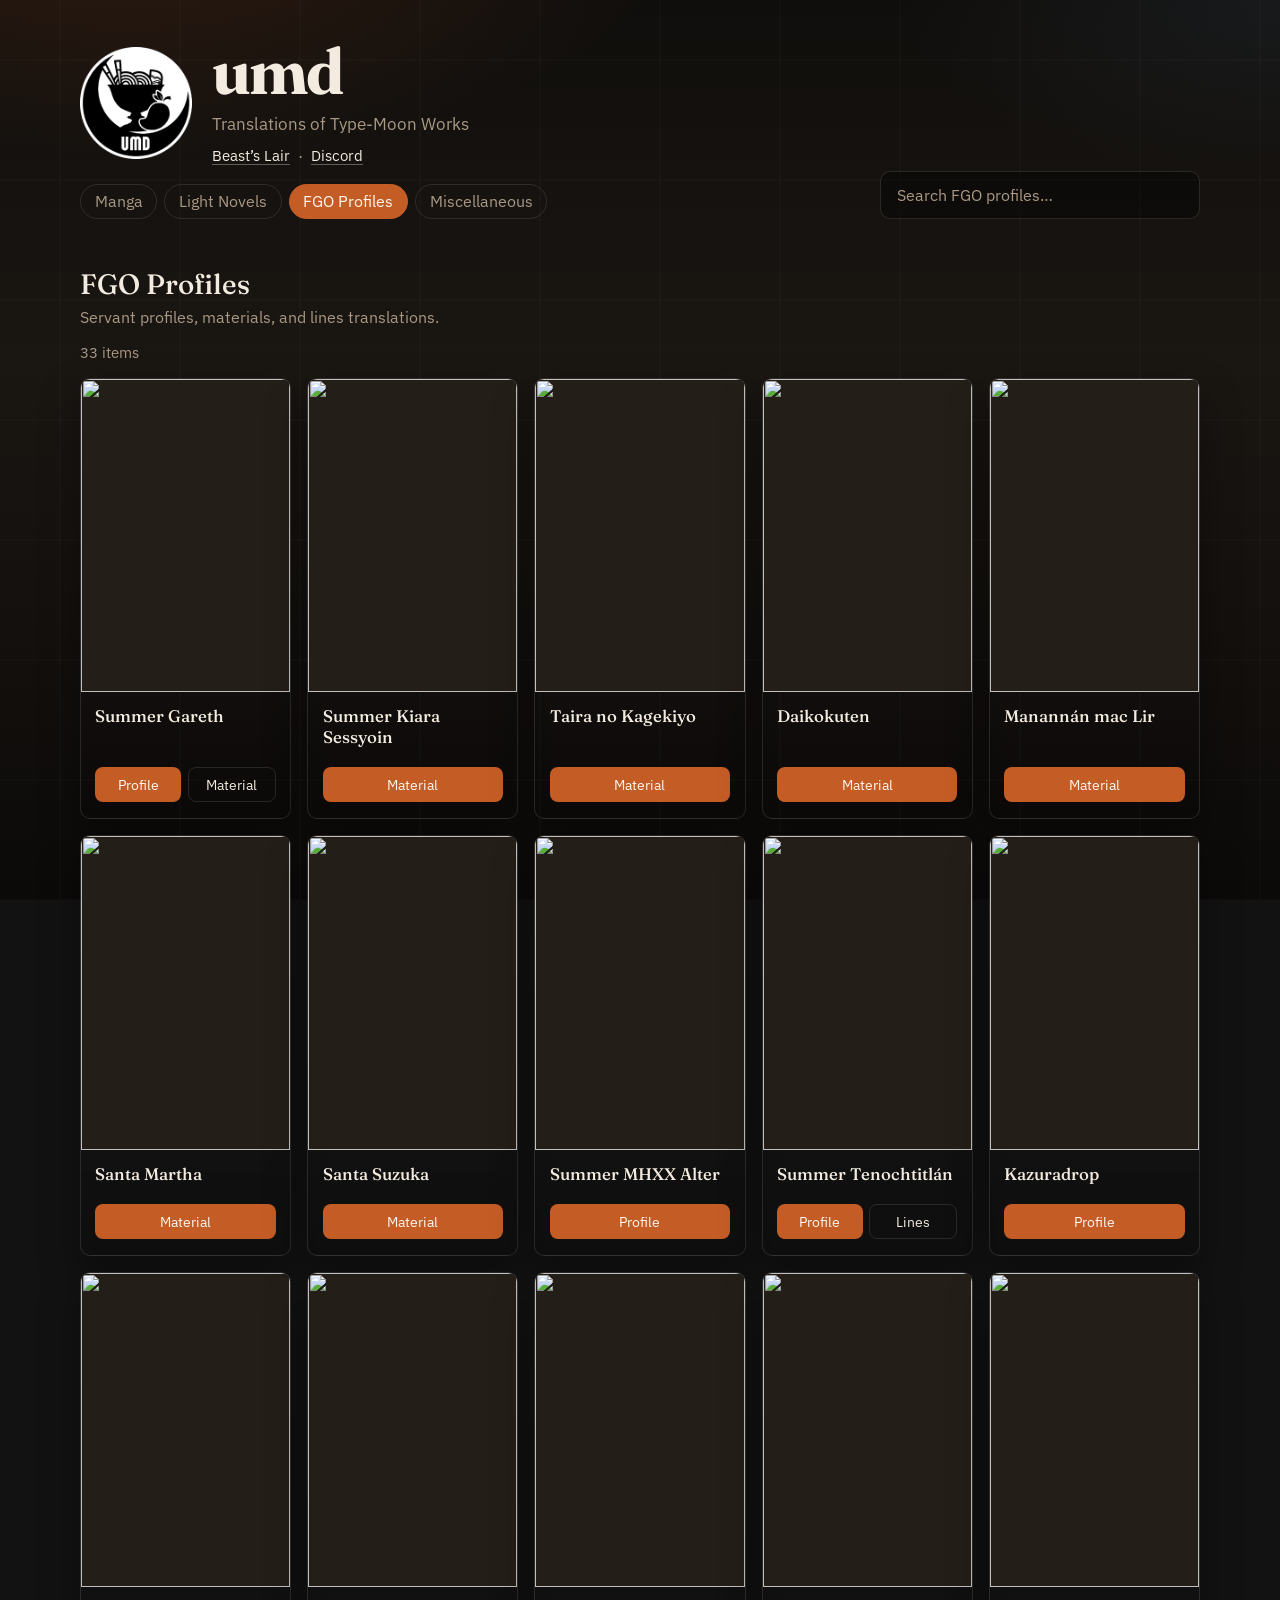
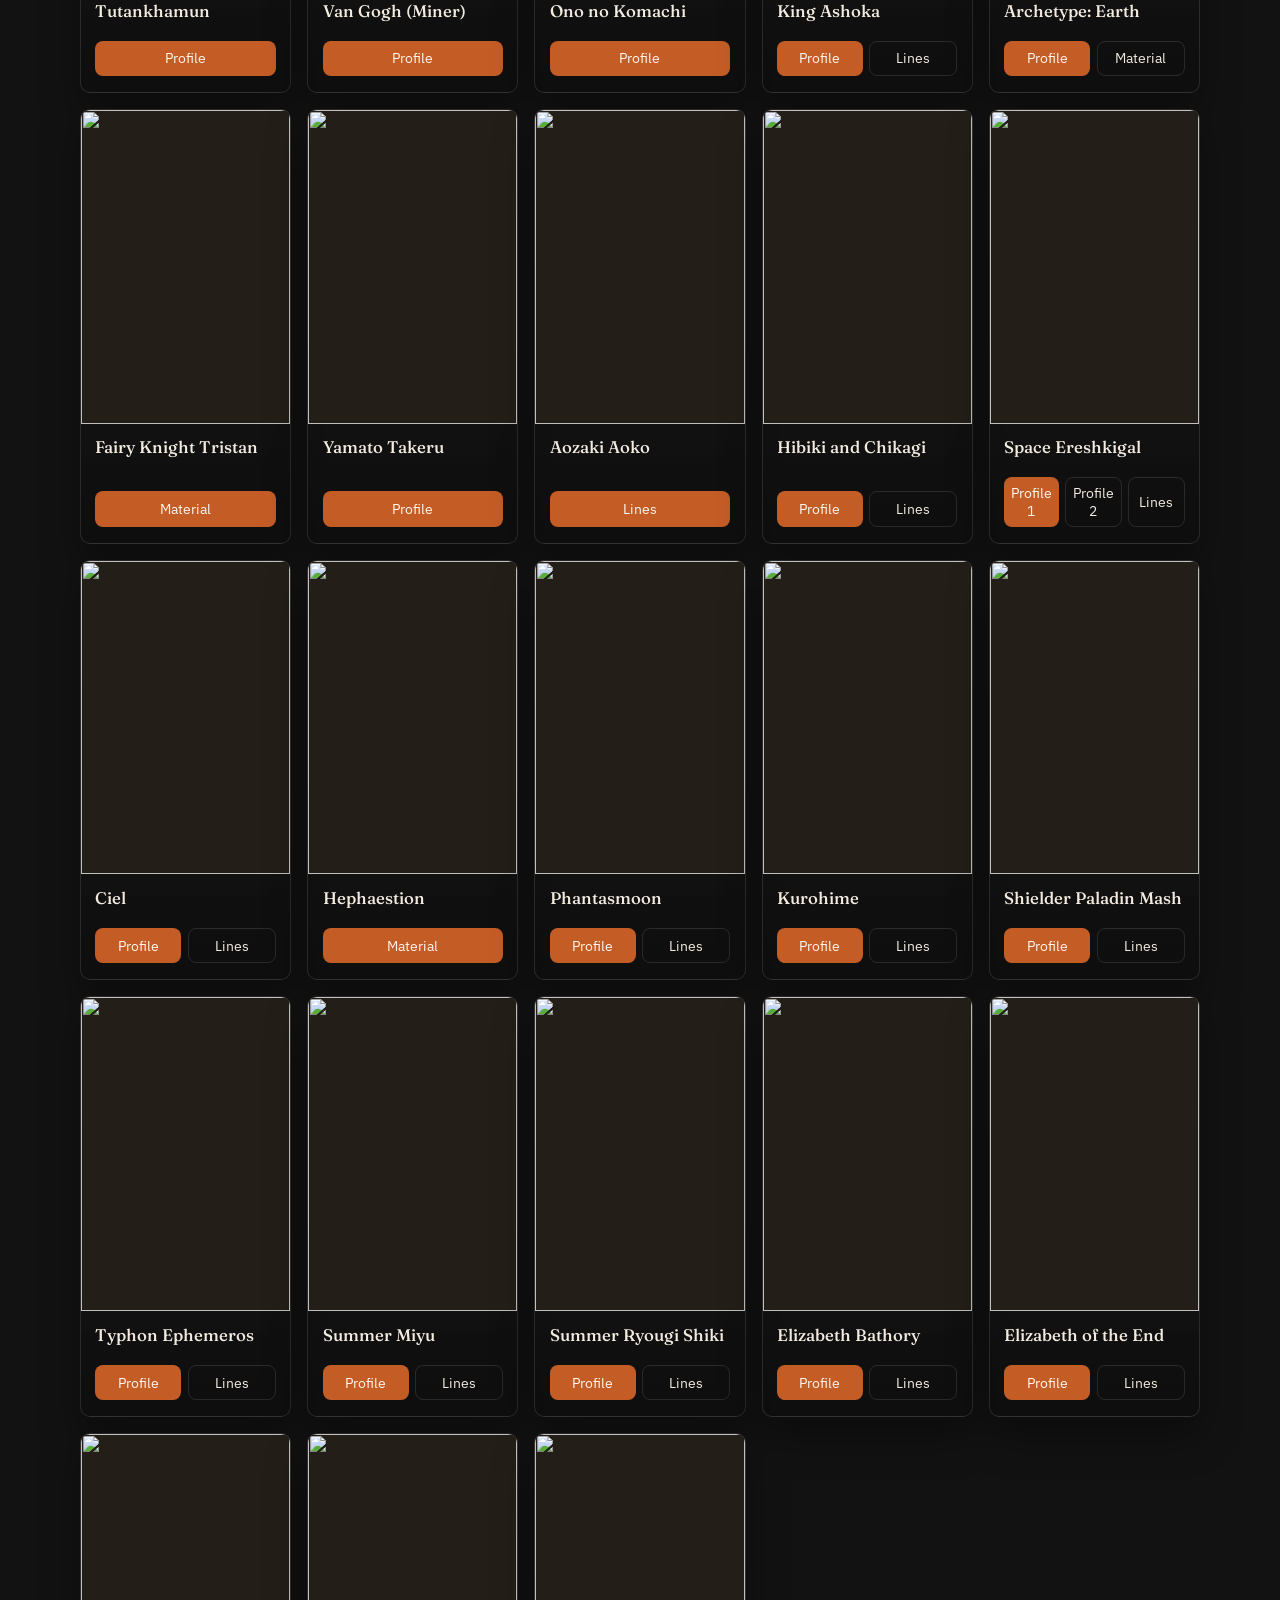
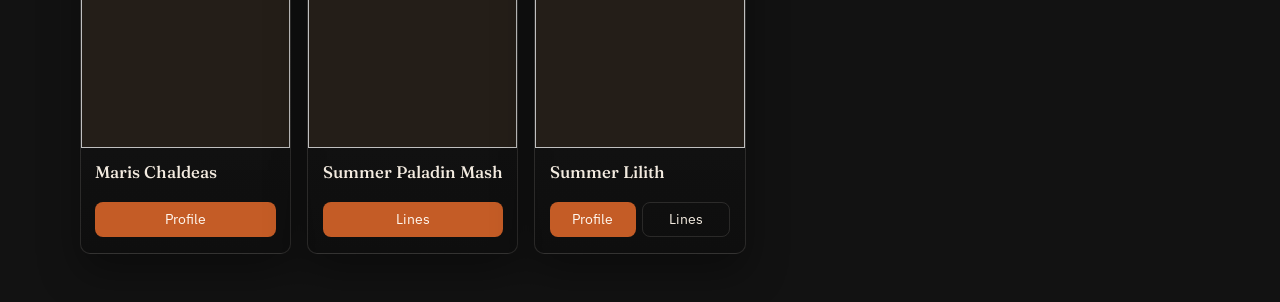
==== fgo-profiles.html @ 35a249aa "Rename site brand to umd" ====
<!DOCTYPE html>
<html lang="en">
  <head>
    <meta charset="utf-8" />
    <meta name="viewport" content="width=device-width, initial-scale=1" />
    <title>FGO Profiles — umd</title>
    <meta
      name="description"
      content="umd — Fate/Grand Order profile, material, and lines translations."
    />
    <link rel="preconnect" href="https://fonts.googleapis.com" />
    <link rel="preconnect" href="https://fonts.gstatic.com" crossorigin />
    <link
      href="https://fonts.googleapis.com/css2?family=Fraunces:opsz,wght@9..144,500;9..144,700&family=IBM+Plex+Sans:wght@400;500;600&display=swap"
      rel="stylesheet"
    />
    <link rel="stylesheet" href="assets/site.css?v=20" />
    <link rel="icon" type="image/png" sizes="32x32" href="assets/favicon-32.png?v=6" />
    <link rel="apple-touch-icon" href="assets/apple-touch-icon.png?v=6" />
  </head>
  <body data-hub-page="fgo-profiles" data-hub-data="data/fgo-profiles.json">
    <a class="skip-link" href="#hub">Skip to FGO profiles</a>

    <header class="site-header">
      <div class="header-main">
        <div class="brand-block">
          <div class="brand-row">
            <a class="brand-logo-link" href="index.html">
              <img
                class="brand-logo"
                src="assets/umd-logo.png?v=6"
                alt="umd"
                width="112"
                height="112"
                decoding="async"
              />
            </a>
            <div class="brand-text">
              <h1 class="brand">umd</h1>
              <p class="subtitle">Translations of Type-Moon Works</p>
              <span class="nav-ext" id="header-links">
              <a href="https://forums.nrvnqsr.com/showthread.php/10069-UMD-Translations-Hub?p=3392307&viewfull=1#post3392307" rel="noopener noreferrer" target="_blank">Beast’s Lair</a>
              <span class="nav-ext-sep" aria-hidden="true">·</span>
              <a href="https://discord.gg/XUmTgbUMAD" rel="noopener noreferrer" target="_blank">Discord</a>
              </span>
            </div>
          </div>
          <nav class="site-nav" aria-label="Site sections">
            <a href="index.html">Manga</a>
            <a href="light-novels.html">Light Novels</a>
            <a href="fgo-profiles.html" aria-current="page">FGO Profiles</a>
            <a href="miscellaneous.html">Miscellaneous</a>
          </nav>
        </div>
        <label class="search-wrap">
          <span class="visually-hidden">Search FGO profiles</span>
          <input
            type="search"
            id="search"
            name="q"
            placeholder="Search FGO profiles…"
            autocomplete="off"
            enterkeyhint="search"
          />
        </label>
      </div>
    </header>

    <main id="hub">
      <section class="projects" aria-labelledby="hub-heading">
        <div class="section-head">
          <h2 id="hub-heading">FGO Profiles</h2>
          <p>Servant profiles, materials, and lines translations.</p>
        </div>
        <p class="result-meta" id="result-meta" aria-live="polite"></p>
        <div class="card-grid" id="hub-grid"></div>
        <p class="empty" id="empty-state" hidden>No profiles match your search.</p>
      </section>
    </main>

    <script src="assets/hub.js?v=4" defer></script>
    <button type="button" class="back-to-top" id="back-to-top" hidden aria-label="Back to top" title="Back to top">
      <svg viewBox="0 0 24 24" aria-hidden="true" focusable="false">
        <path fill="currentColor" d="M12 4.5 5.8 10.2l1.4 1.5L12 7.3l4.8 4.4 1.4-1.5L12 4.5Zm0 6.2L5.8 16.4l1.4 1.5L12 13.5l4.8 4.4 1.4-1.5L12 10.7Z"/>
      </svg>
      <span class="back-to-top-label">Top</span>
    </button>
    <script src="assets/back-to-top.js?v=4" defer></script>

  </body>
</html>
---- assets/site.css ----
:root {
  --bg0: #100e0c;
  --bg1: #1a1612;
  --bg2: #241e18;
  --ink: #f3ebe0;
  --muted: #a89884;
  --line: rgba(243, 235, 224, 0.12);
  --accent: #c45c26;
  --accent-soft: rgba(196, 92, 38, 0.18);
  --focus: #e8b86d;
  --radius: 10px;
  --shadow: 0 18px 40px rgba(0, 0, 0, 0.35);
  --font-display: "Fraunces", Georgia, serif;
  --font-body: "IBM Plex Sans", system-ui, sans-serif;
  color-scheme: dark;
}

*,
*::before,
*::after {
  box-sizing: border-box;
}

html {
  scroll-behavior: smooth;
}

body {
  margin: 0;
  min-height: 100vh;
  font-family: var(--font-body);
  color: var(--ink);
  background:
    radial-gradient(ellipse 80% 50% at 10% -10%, rgba(196, 92, 38, 0.18), transparent 55%),
    radial-gradient(ellipse 60% 40% at 100% 0%, rgba(80, 110, 140, 0.12), transparent 50%),
    linear-gradient(180deg, var(--bg0), var(--bg1) 40%, #0c0a09);
  background-attachment: fixed;
}

body::before {
  content: "";
  position: fixed;
  inset: 0;
  pointer-events: none;
  opacity: 0.04;
  background-image: url("data:image/svg+xml,%3Csvg xmlns='http://www.w3.org/2000/svg' width='120' height='120'%3E%3Cpath d='M0 60H120M60 0V120' stroke='%23fff' stroke-width='1'/%3E%3C/svg%3E");
  z-index: 0;
}

body > * {
  position: relative;
  z-index: 1;
}

a {
  color: var(--accent);
}

a:hover {
  color: #e07a45;
}

:focus-visible {
  outline: 2px solid var(--focus);
  outline-offset: 3px;
}

.visually-hidden {
  position: absolute;
  width: 1px;
  height: 1px;
  padding: 0;
  margin: -1px;
  overflow: hidden;
  clip: rect(0, 0, 0, 0);
  white-space: nowrap;
  border: 0;
}

.skip-link {
  position: absolute;
  left: 1rem;
  top: -3rem;
  background: var(--bg2);
  color: var(--ink);
  padding: 0.6rem 0.9rem;
  border-radius: 6px;
  z-index: 10;
  text-decoration: none;
}

.skip-link:focus {
  top: 1rem;
}

.site-header,
main,
.site-footer {
  width: min(1120px, calc(100% - 2rem));
  margin-inline: auto;
}

.site-header {
  padding: 2.5rem 0 1.5rem;
  animation: rise 0.7s ease both;
}

.header-main {
  display: grid;
  gap: 1.25rem;
  align-items: end;
}

@media (min-width: 840px) {
  .header-main {
    grid-template-columns: 1fr minmax(220px, 320px);
  }
}

.eyebrow {
  margin: 0 0 0.35rem;
  text-transform: uppercase;
  letter-spacing: 0.16em;
  font-size: 0.75rem;
  color: var(--muted);
}

.brand-block {
  display: grid;
  gap: 1rem;
}

.brand-row {
  display: grid;
  grid-template-columns: auto minmax(0, 1fr);
  align-items: center;
  column-gap: 1.25rem;
  row-gap: 0;
}

.brand-logo {
  width: clamp(4.5rem, 12vw, 7rem);
  height: auto;
  display: block;
  /* Opaque mark as-is — no cream fill, blend, or filter. */
  background: none;
  border-radius: 0;
  box-shadow: none;
  filter: none;
  mix-blend-mode: normal;
  opacity: 1;
}

.brand-text {
  min-width: 0;
}

.brand {
  margin: 0;
  font-family: var(--font-display);
  font-size: clamp(2.2rem, 6vw, 4rem);
  font-weight: 700;
  line-height: 0.98;
  letter-spacing: -0.03em;
}

.subtitle {
  margin: 0.55rem 0 0;
  max-width: 36rem;
  color: var(--muted);
  font-size: 1.05rem;
  line-height: 1.5;
}

.brand-logo-link {
  display: block;
  line-height: 0;
  color: inherit;
  text-decoration: none;
}

.site-nav {
  display: flex;
  flex-wrap: wrap;
  align-items: center;
  gap: 0.45rem;
  margin-top: 0.15rem;
}

.site-nav a {
  display: inline-flex;
  align-items: center;
  min-height: 2.2rem;
  padding: 0.3rem 0.85rem;
  border: 1px solid var(--line);
  border-radius: 999px;
  color: var(--muted);
  text-decoration: none;
  background: transparent;
  transition: border-color 0.2s ease, color 0.2s ease, background 0.2s ease;
}

.site-nav a:hover {
  border-color: var(--accent);
  color: var(--ink);
}

.site-nav a[aria-current="page"] {
  background: var(--accent);
  border-color: var(--accent);
  color: #fff7ef;
}

.brand-text .nav-ext,
.nav-ext {
  display: flex;
  flex-wrap: wrap;
  align-items: center;
  gap: 0.5rem;
  margin: 0.55rem 0 0;
}

.nav-ext a {
  color: var(--ink);
  text-decoration: none;
  border-bottom: 1px solid rgba(243, 235, 224, 0.35);
  font-size: 0.95rem;
  line-height: 1.2;
  transition: color 0.2s ease, border-color 0.2s ease;
}

.nav-ext a:hover {
  color: var(--focus);
  border-bottom-color: var(--accent);
}

.nav-ext-sep {
  color: var(--muted);
  user-select: none;
}

.search-wrap input {
  width: 100%;
  min-height: 3rem;
  padding: 0.7rem 1rem;
  border: 1px solid var(--line);
  border-radius: var(--radius);
  background: rgba(0, 0, 0, 0.35);
  color: var(--ink);
  font: inherit;
}

.search-wrap input::placeholder {
  color: var(--muted);
}

.section-head {
  margin-bottom: 1rem;
}

.section-head h2 {
  margin: 0;
  font-family: var(--font-display);
  font-size: 1.75rem;
  font-weight: 500;
}

.section-head p {
  margin: 0.35rem 0 0;
  color: var(--muted);
}

.latest,
.progress,
.projects {
  padding: 1.5rem 0 0.5rem;
  animation: rise 0.8s ease both;
  animation-delay: 0.08s;
}

.progress {
  animation-delay: 0.12s;
}

.projects {
  animation-delay: 0.16s;
  padding-bottom: 3rem;
}

.progress-list {
  display: grid;
  gap: 0.65rem;
}

.progress-pager {
  display: flex;
  align-items: center;
  justify-content: center;
  gap: 0.85rem;
  margin-top: 0.85rem;
}

.progress-pager button {
  appearance: none;
  border: 1px solid var(--line);
  background: rgba(0, 0, 0, 0.28);
  color: var(--text);
  border-radius: var(--radius);
  padding: 0.4rem 0.75rem;
  font: inherit;
  font-size: 0.9rem;
  cursor: pointer;
}

.progress-pager button:hover:not(:disabled) {
  border-color: var(--accent);
}

.progress-pager button:disabled {
  opacity: 0.4;
  cursor: default;
}

.progress-page-meta {
  color: var(--muted);
  font-size: 0.9rem;
  min-width: 7.5rem;
  text-align: center;
}

.progress-card {
  display: grid;
  grid-template-columns: 3rem 1fr;
  gap: 0.85rem;
  align-items: start;
  padding: 0.75rem 0.9rem;
  border: 1px solid var(--line);
  border-radius: var(--radius);
  background: rgba(0, 0, 0, 0.28);
  text-decoration: none;
  color: inherit;
  transition: border-color 0.2s ease, background 0.2s ease;
}

a.progress-card:hover {
  border-color: rgba(196, 92, 38, 0.45);
  background: rgba(196, 92, 38, 0.08);
}

.progress-card img {
  width: 3rem;
  height: 3rem;
  object-fit: cover;
  border-radius: 6px;
  background: #1a1612;
}

.progress-card .series {
  font-weight: 600;
  line-height: 1.25;
}

.progress-card .detail {
  margin-top: 0.25rem;
  color: var(--muted);
  font-size: 0.9rem;
  line-height: 1.4;
}

.progress-card .stage {
  color: #e8d3b0;
}

.latest-scroll {
  max-height: calc(5 * 4.6rem);
  overflow-y: auto;
  border: 1px solid var(--line);
  border-radius: var(--radius);
  background: rgba(0, 0, 0, 0.28);
  scrollbar-color: var(--accent) transparent;
}

.latest-row {
  display: grid;
  grid-template-columns: 3rem 1fr auto;
  gap: 0.85rem;
  align-items: center;
  min-height: 4.6rem;
  padding: 0.55rem 0.85rem;
  border-bottom: 1px solid var(--line);
  text-decoration: none;
  color: inherit;
  transition: background 0.2s ease;
}

.latest-row:last-child {
  border-bottom: 0;
}

.latest-row:hover,
.latest-row:focus-visible {
  background: var(--accent-soft);
}

.latest-row img {
  width: 3rem;
  height: 3rem;
  object-fit: cover;
  border-radius: 6px;
  background: var(--bg2);
}

.latest-row .meta {
  min-width: 0;
}

.latest-row .series {
  font-weight: 600;
  white-space: nowrap;
  overflow: hidden;
  text-overflow: ellipsis;
}

.latest-row .chapter {
  color: var(--muted);
  font-size: 0.92rem;
  white-space: nowrap;
  overflow: hidden;
  text-overflow: ellipsis;
}

.latest-row .date {
  color: var(--muted);
  font-size: 0.85rem;
  text-align: right;
  white-space: nowrap;
}

.latest-row .cta {
  display: none;
}

@media (min-width: 720px) {
  .latest-row {
    grid-template-columns: 3rem 1fr auto auto;
  }

  .latest-row .cta {
    display: inline-flex;
    align-items: center;
    padding: 0.35rem 0.7rem;
    border-radius: 999px;
    border: 1px solid var(--line);
    font-size: 0.85rem;
    color: var(--ink);
  }
}

.controls {
  display: flex;
  flex-wrap: wrap;
  gap: 0.75rem 1rem;
  align-items: center;
  justify-content: space-between;
  margin-bottom: 0.75rem;
}

.filters {
  display: flex;
  gap: 0.45rem;
  overflow-x: auto;
  padding-bottom: 0.15rem;
  max-width: 100%;
  scrollbar-width: thin;
}

.filter-btn {
  flex: 0 0 auto;
  min-height: 2.35rem;
  padding: 0.35rem 0.85rem;
  border: 1px solid var(--line);
  border-radius: 999px;
  background: transparent;
  color: var(--muted);
  font: inherit;
  cursor: pointer;
  transition: background 0.2s ease, color 0.2s ease, border-color 0.2s ease;
}

.filter-btn[aria-pressed="true"] {
  background: var(--accent);
  border-color: var(--accent);
  color: #fff7ef;
}

.filter-btn:hover {
  border-color: var(--accent);
  color: var(--ink);
}

.sort-wrap select {
  min-height: 2.35rem;
  padding: 0.35rem 0.7rem;
  border: 1px solid var(--line);
  border-radius: 8px;
  background: rgba(0, 0, 0, 0.35);
  color: var(--ink);
  font: inherit;
}

.result-meta {
  margin: 0 0 1rem;
  color: var(--muted);
  font-size: 0.92rem;
}

.card-grid {
  display: grid;
  gap: 1rem;
  grid-template-columns: repeat(auto-fill, minmax(220px, 1fr));
  align-items: stretch;
}

@media (min-width: 1100px) {
  .card-grid {
    grid-template-columns: repeat(5, 1fr);
  }
}

.project-card,
.project-card.hub-card {
  display: flex;
  flex-direction: column;
  height: 100%;
  border: 1px solid var(--line);
  border-radius: var(--radius);
  background: linear-gradient(180deg, rgba(255, 255, 255, 0.03), rgba(0, 0, 0, 0.2));
  overflow: hidden;
  box-shadow: var(--shadow);
  transition: transform 0.25s ease, border-color 0.25s ease;
}

.project-card:hover {
  transform: translateY(-3px);
  border-color: rgba(196, 92, 38, 0.45);
}

.cover-link {
  display: block;
  aspect-ratio: 2 / 3;
  background: var(--bg2);
}

.cover-link img {
  width: 100%;
  height: 100%;
  object-fit: cover;
  display: block;
}

.card-body {
  display: flex;
  flex-direction: column;
  gap: 0.45rem;
  padding: 0.85rem 0.9rem 1rem;
  flex: 1 1 auto;
  min-height: 0;
}

.card-body > :not(.card-actions) {
  flex: 0 0 auto;
}

.card-body h3 {
  margin: 0;
  font-family: var(--font-display);
  font-size: 1.05rem;
  font-weight: 500;
  line-height: 1.25;
}

.card-body h3 a {
  color: inherit;
  text-decoration: none;
}

.card-body h3 a:hover {
  color: var(--accent);
}

.category {
  display: inline-flex;
  align-self: start;
  padding: 0.15rem 0.5rem;
  border-radius: 999px;
  font-size: 0.75rem;
  letter-spacing: 0.02em;
  background: rgba(255, 255, 255, 0.06);
  color: var(--muted);
}

.category.series {
  color: #d7e7c8;
  background: rgba(90, 140, 70, 0.2);
}

.category.anthology {
  color: #cfe0f5;
  background: rgba(70, 110, 160, 0.25);
}

.category.oneshot {
  color: #f0d8b0;
  background: rgba(160, 110, 40, 0.22);
}

.category.doujin {
  color: #e5d0f0;
  background: rgba(120, 80, 140, 0.22);
}

.latest-line,
.released-line {
  margin: 0;
  color: var(--muted);
  font-size: 0.88rem;
  line-height: 1.4;
}

.card-actions {
  display: flex;
  flex-direction: row;
  flex-wrap: nowrap;
  align-items: stretch;
  gap: 0.4rem;
  margin-top: auto;
  padding-top: 0.75rem;
}

.card-actions a {
  display: inline-flex;
  flex: 1 1 0;
  justify-content: center;
  align-items: center;
  min-height: 2.2rem;
  min-width: 0;
  padding: 0.35rem 0.55rem;
  border-radius: 8px;
  text-decoration: none;
  font-size: 0.86rem;
  text-align: center;
}

.card-actions .primary {
  background: var(--accent);
  color: #fff7ef;
}

.card-actions .primary:hover {
  color: #fff;
  filter: brightness(1.05);
}

.card-actions .secondary {
  border: 1px solid var(--line);
  color: var(--ink);
  background: transparent;
}

.card-actions .secondary:hover {
  border-color: var(--accent);
  color: var(--ink);
}

.empty {
  margin: 1.5rem 0 0;
  color: var(--muted);
}

.site-footer {
  padding: 1.5rem 0 2.5rem;
  border-top: 1px solid var(--line);
  color: var(--muted);
  font-size: 0.9rem;
}

.site-footer p {
  margin: 0.25rem 0;
}

.back-to-top,
body > .back-to-top {
  position: fixed !important;
  right: 1.25rem;
  bottom: 1.25rem;
  z-index: 100 !important;
  display: inline-flex !important;
  flex-direction: column;
  align-items: center;
  justify-content: center;
  gap: 0.05rem;
  width: auto;
  min-width: 3.1rem;
  height: auto;
  min-height: 3.1rem;
  padding: 0.45rem 0.7rem 0.4rem;
  border: 1px solid rgba(243, 235, 224, 0.35);
  border-radius: 999px;
  background: var(--accent);
  color: #fff7ef;
  box-shadow: 0 12px 30px rgba(0, 0, 0, 0.5);
  cursor: pointer;
  opacity: 0;
  visibility: hidden;
  pointer-events: none;
  transform: translateY(0.35rem);
  transition: opacity 0.2s ease, transform 0.2s ease, visibility 0.2s ease,
    filter 0.2s ease;
}

.back-to-top.is-visible,
body > .back-to-top.is-visible,
.back-to-top.is-visible[hidden] {
  opacity: 1 !important;
  visibility: visible !important;
  pointer-events: auto !important;
  transform: translateY(0) !important;
}

.back-to-top:hover,
body > .back-to-top:hover {
  filter: brightness(1.08);
  color: #fff;
}

.back-to-top:focus-visible,
body > .back-to-top:focus-visible {
  outline: 2px solid var(--focus);
  outline-offset: 3px;
}

.back-to-top svg {
  width: 1.15rem;
  height: 1.15rem;
  display: block;
}

.back-to-top-label {
  font-size: 0.68rem;
  font-weight: 600;
  letter-spacing: 0.04em;
  line-height: 1;
  text-transform: uppercase;
}

@keyframes rise {
  from {
    opacity: 0;
    transform: translateY(10px);
  }
  to {
    opacity: 1;
    transform: translateY(0);
  }
}

@media (prefers-reduced-motion: reduce) {
  *,
  *::before,
  *::after {
    animation: none !important;
    transition: none !important;
    scroll-behavior: auto !important;
  }
}
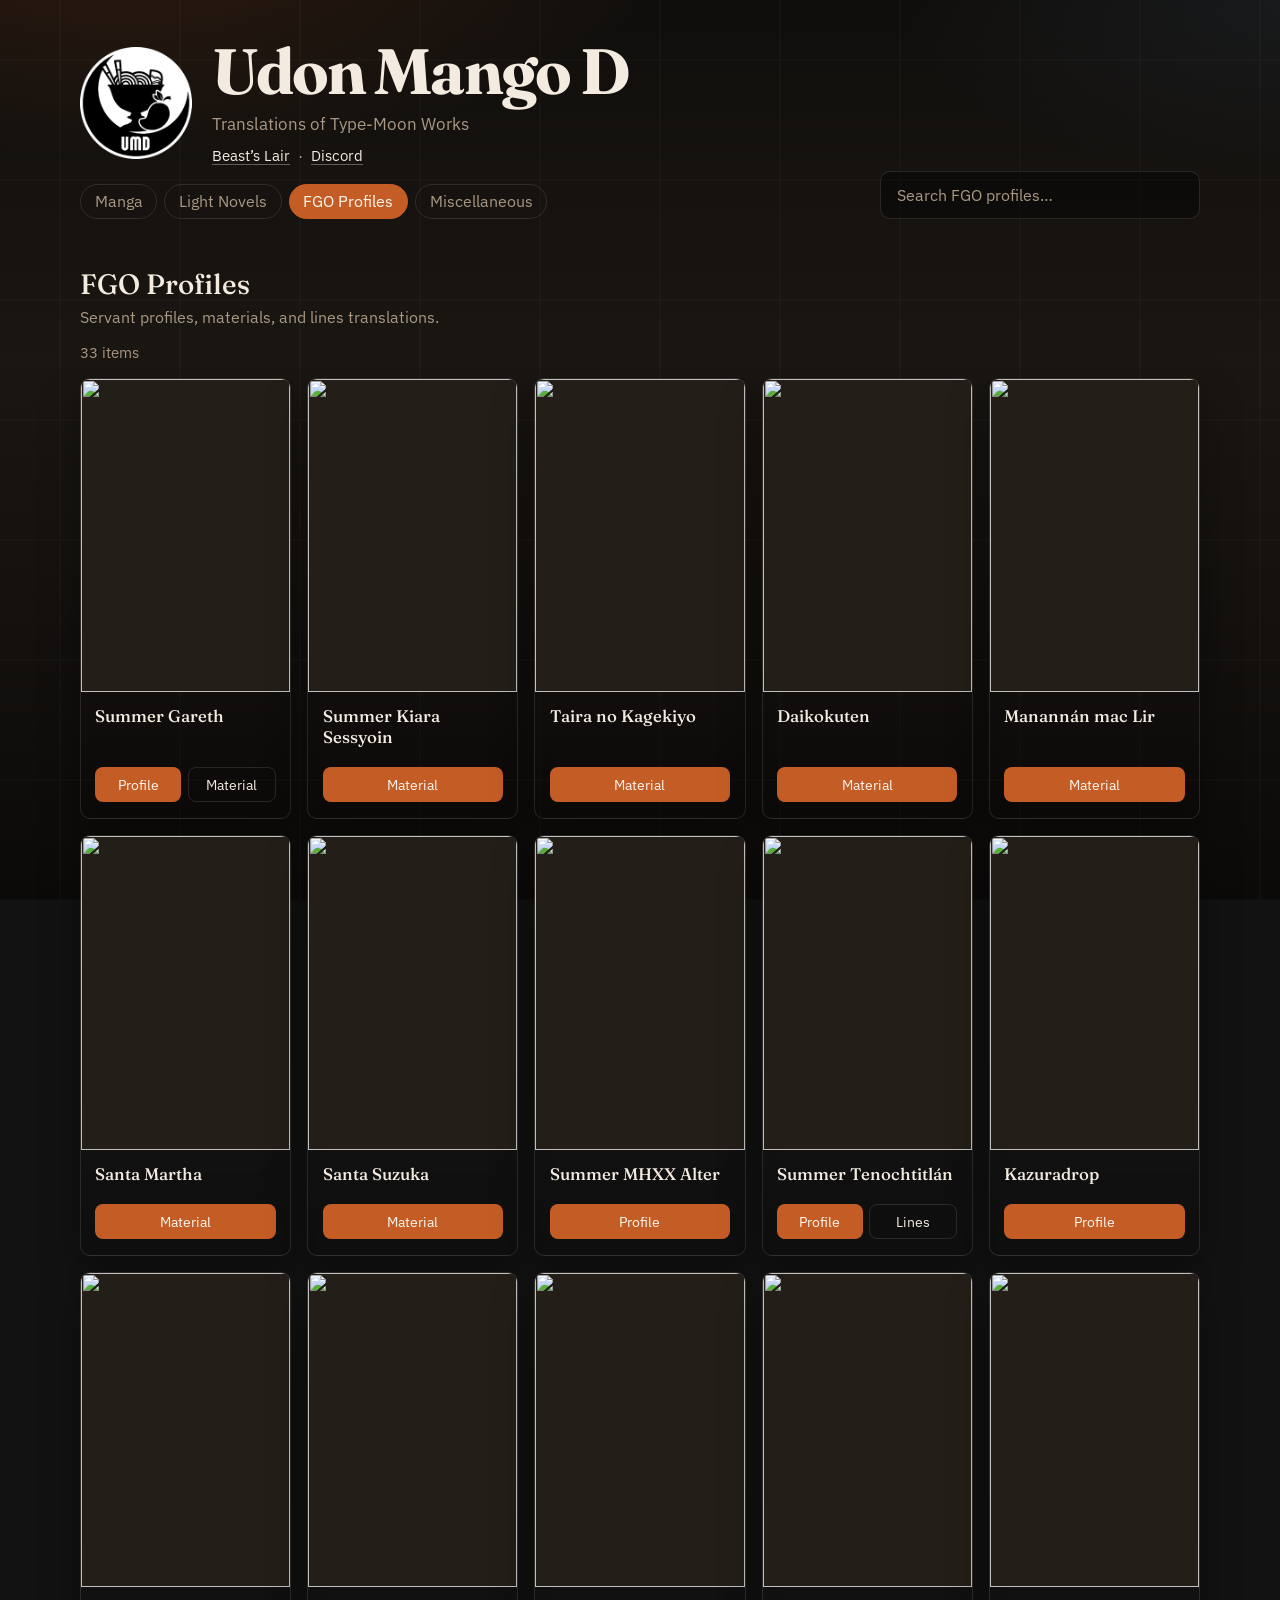
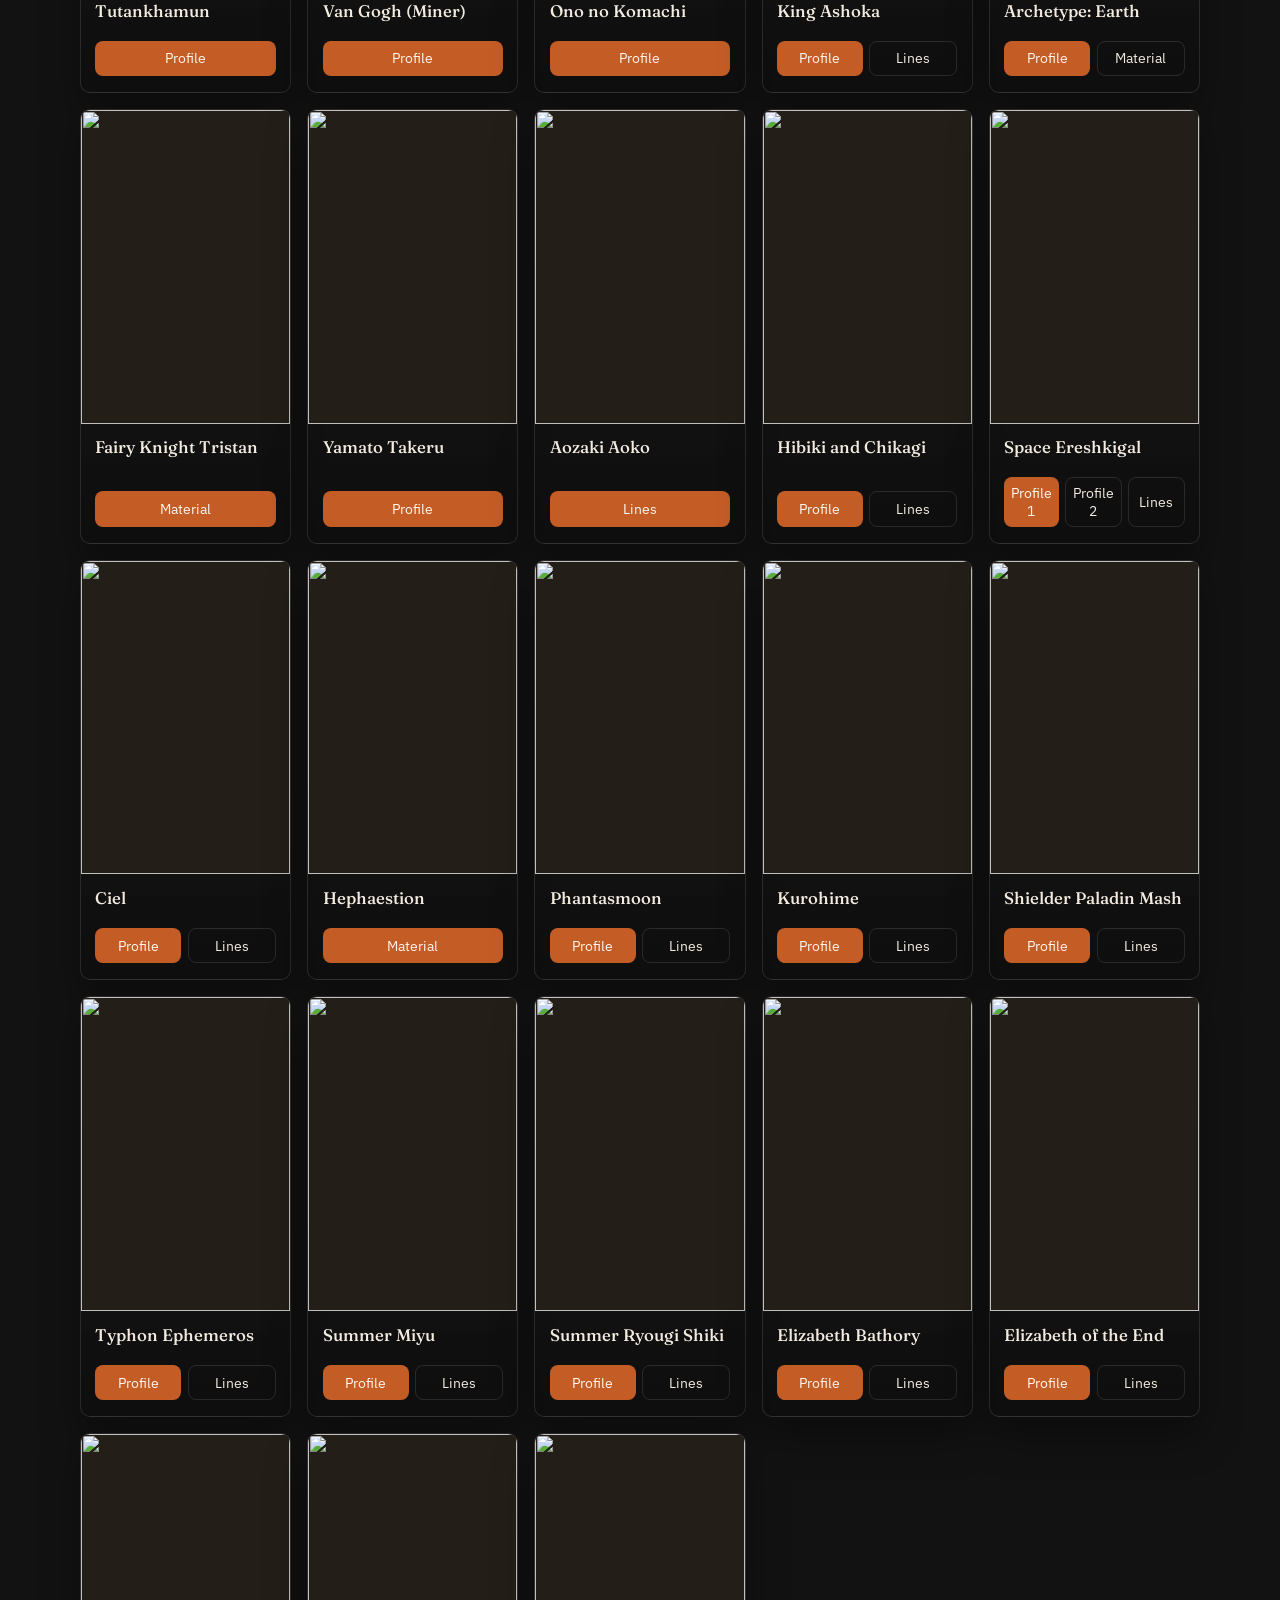
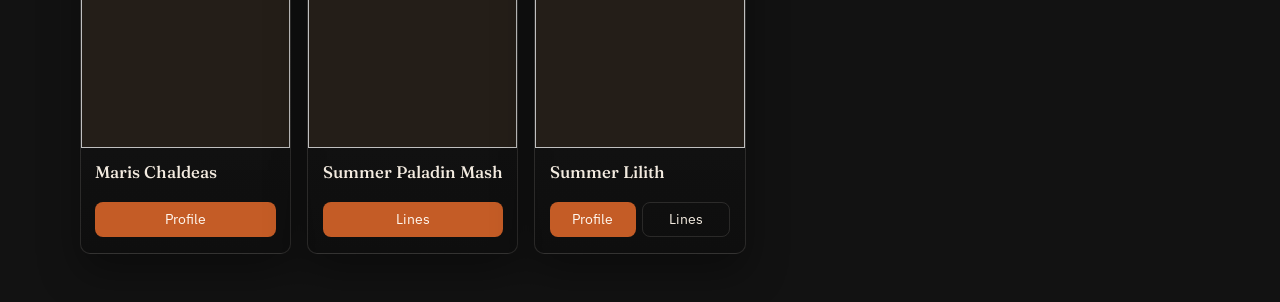
==== commit 39e62bb2: "Revert site brand rename" ====
--- a/fgo-profiles.html
+++ b/fgo-profiles.html
@@ -3,10 +3,10 @@
   <head>
     <meta charset="utf-8" />
     <meta name="viewport" content="width=device-width, initial-scale=1" />
-    <title>FGO Profiles — umd</title>
+    <title>FGO Profiles — UMD Translations</title>
     <meta
       name="description"
-      content="umd — Fate/Grand Order profile, material, and lines translations."
+      content="Udon Mango Digital Translations — Fate/Grand Order profile, material, and lines translations."
     />
     <link rel="preconnect" href="https://fonts.googleapis.com" />
     <link rel="preconnect" href="https://fonts.gstatic.com" crossorigin />
@@ -29,14 +29,14 @@
               <img
                 class="brand-logo"
                 src="assets/umd-logo.png?v=6"
-                alt="umd"
+                alt="Udon Mango D"
                 width="112"
                 height="112"
                 decoding="async"
               />
             </a>
             <div class="brand-text">
-              <h1 class="brand">umd</h1>
+              <h1 class="brand">Udon Mango D</h1>
               <p class="subtitle">Translations of Type-Moon Works</p>
               <span class="nav-ext" id="header-links">
               <a href="https://forums.nrvnqsr.com/showthread.php/10069-UMD-Translations-Hub?p=3392307&viewfull=1#post3392307" rel="noopener noreferrer" target="_blank">Beast’s Lair</a>
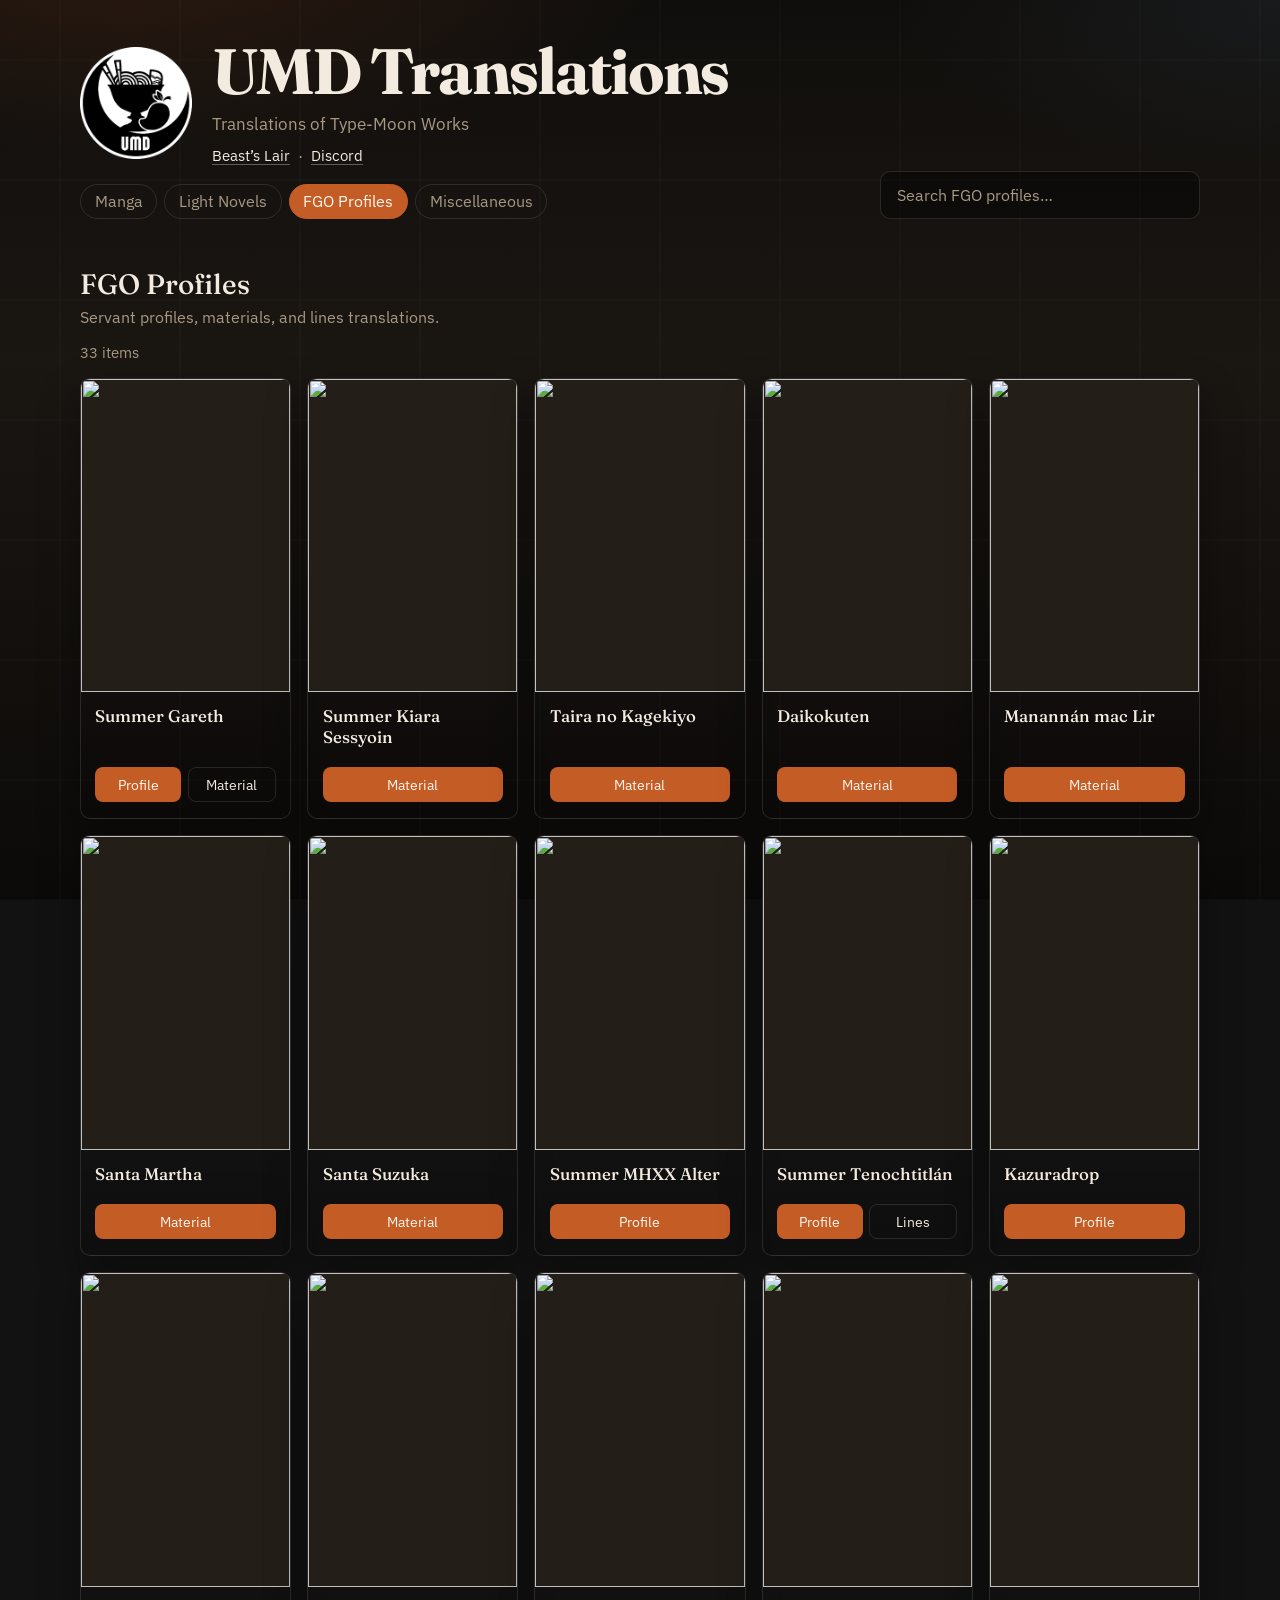
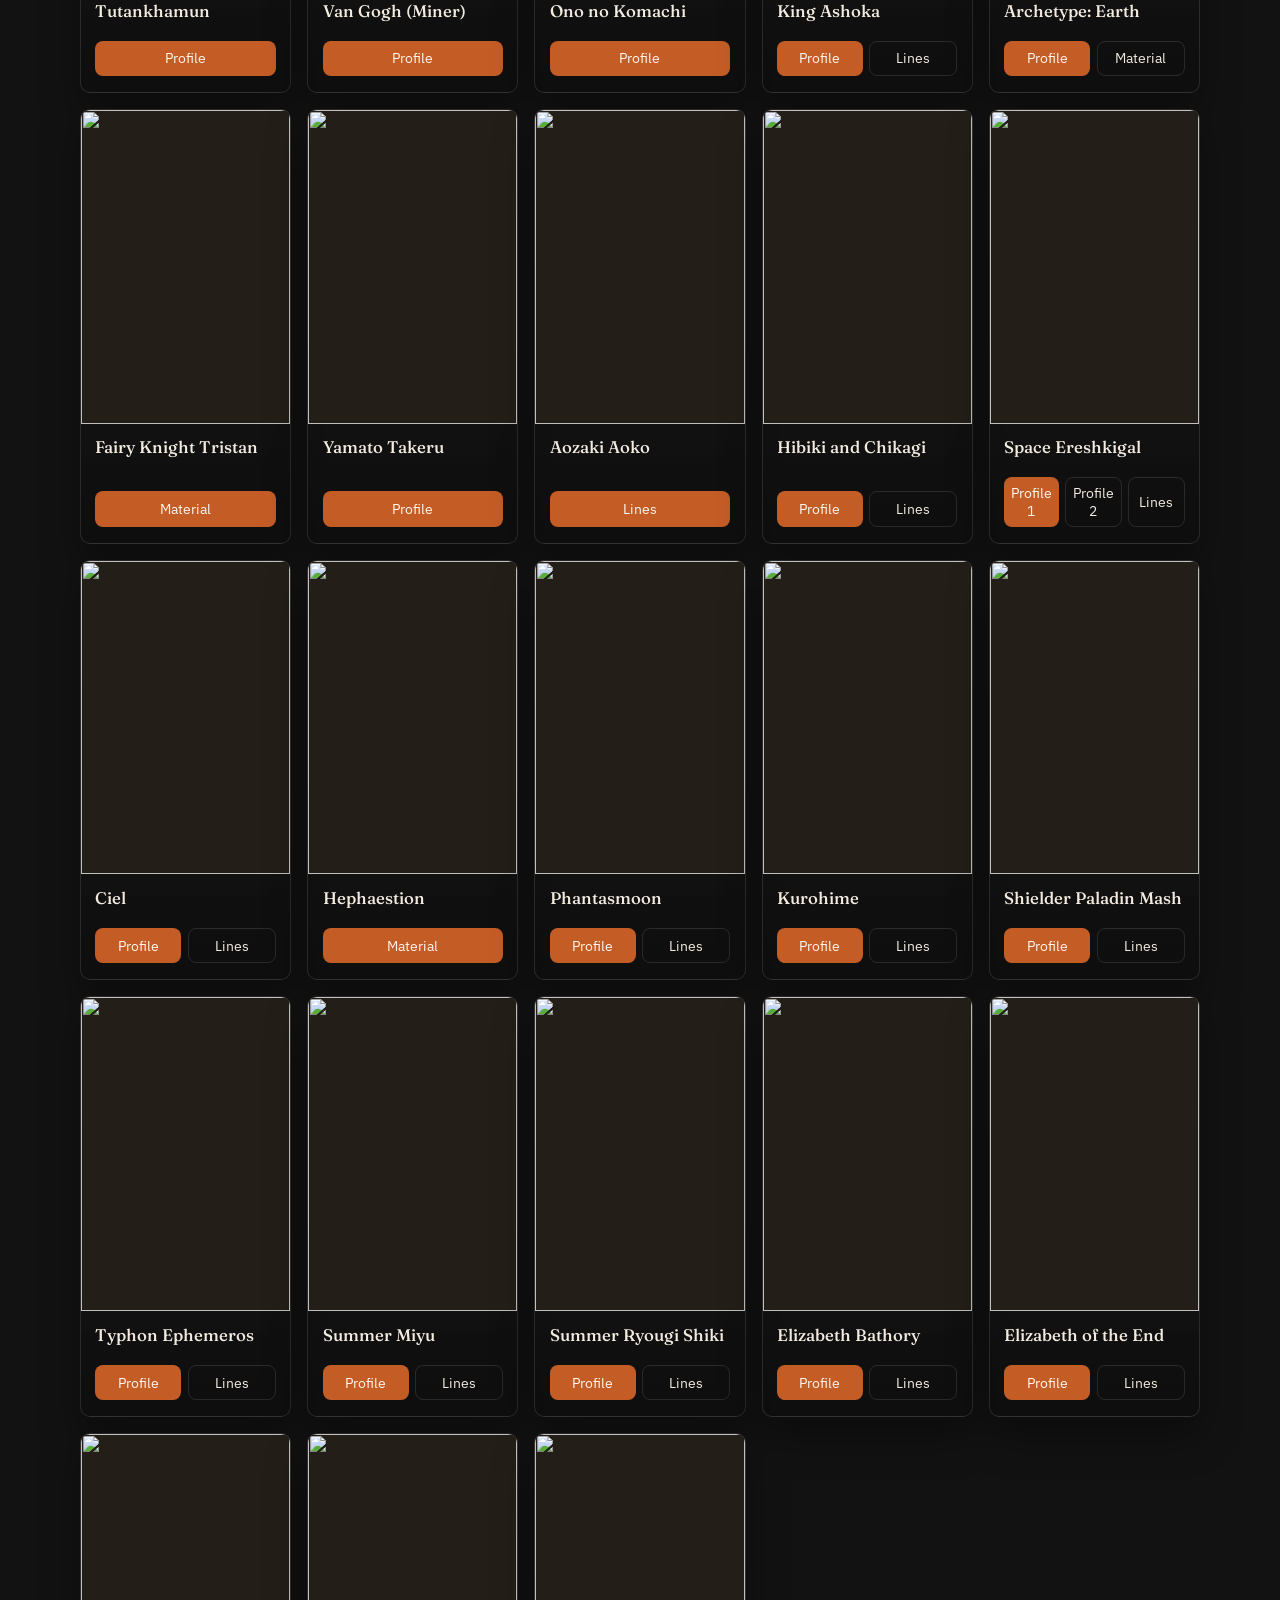
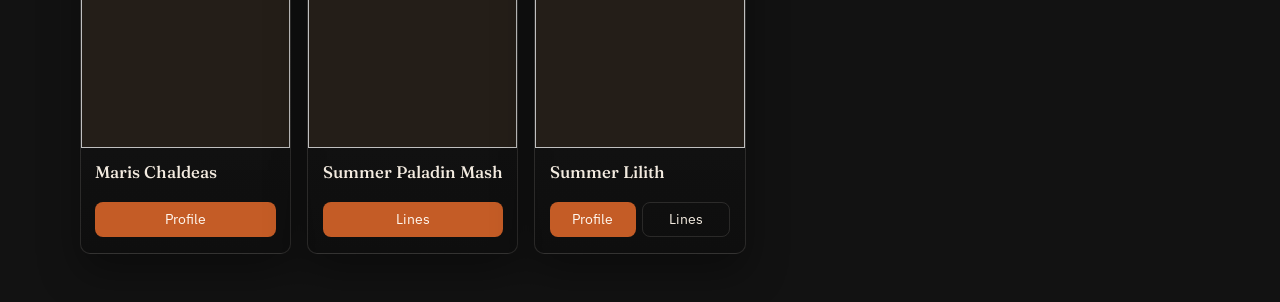
==== commit 8b56fbd9: "Rename site brand to UMD Translations" ====
--- a/fgo-profiles.html
+++ b/fgo-profiles.html
@@ -6,7 +6,7 @@
     <title>FGO Profiles — UMD Translations</title>
     <meta
       name="description"
-      content="Udon Mango Digital Translations — Fate/Grand Order profile, material, and lines translations."
+      content="UMD Translations — Fate/Grand Order profile, material, and lines translations."
     />
     <link rel="preconnect" href="https://fonts.googleapis.com" />
     <link rel="preconnect" href="https://fonts.gstatic.com" crossorigin />
@@ -29,14 +29,14 @@
               <img
                 class="brand-logo"
                 src="assets/umd-logo.png?v=6"
-                alt="Udon Mango D"
+                alt="UMD Translations"
                 width="112"
                 height="112"
                 decoding="async"
               />
             </a>
             <div class="brand-text">
-              <h1 class="brand">Udon Mango D</h1>
+              <h1 class="brand">UMD Translations</h1>
               <p class="subtitle">Translations of Type-Moon Works</p>
               <span class="nav-ext" id="header-links">
               <a href="https://forums.nrvnqsr.com/showthread.php/10069-UMD-Translations-Hub?p=3392307&viewfull=1#post3392307" rel="noopener noreferrer" target="_blank">Beast’s Lair</a>
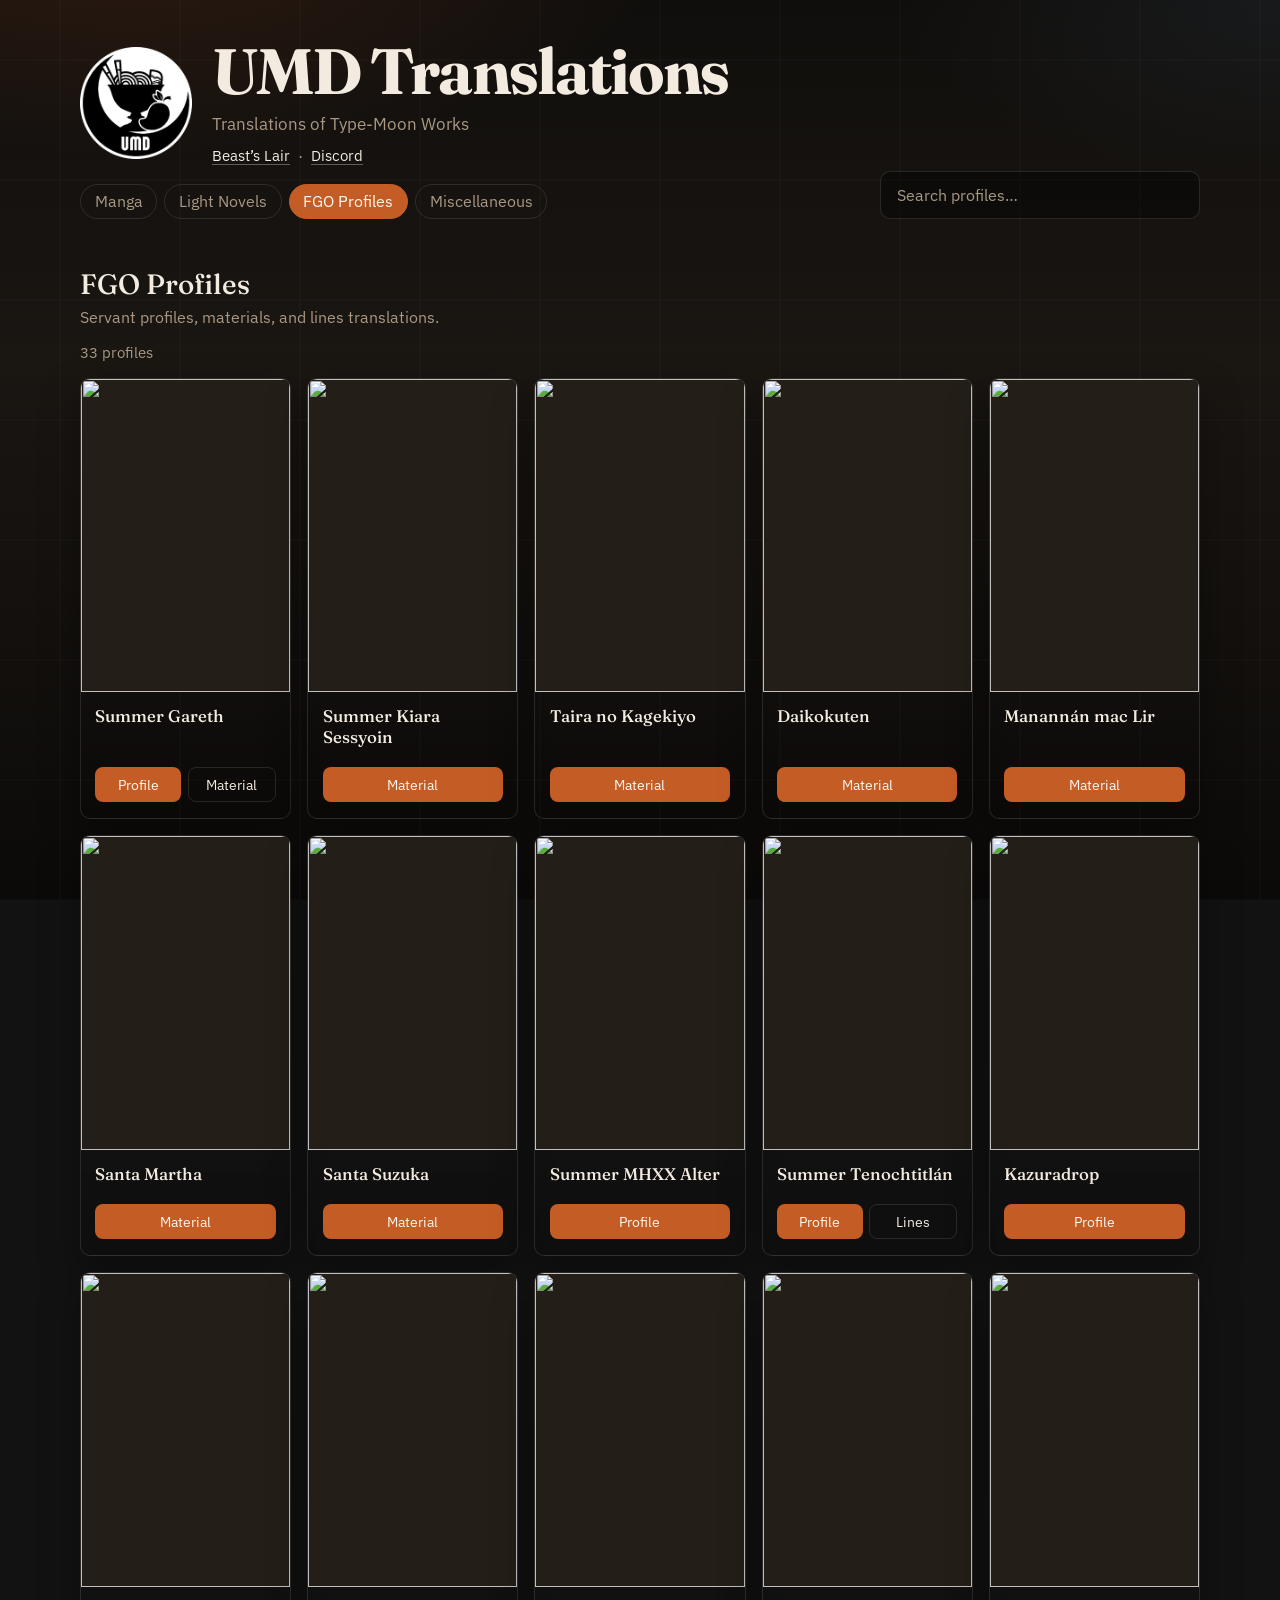
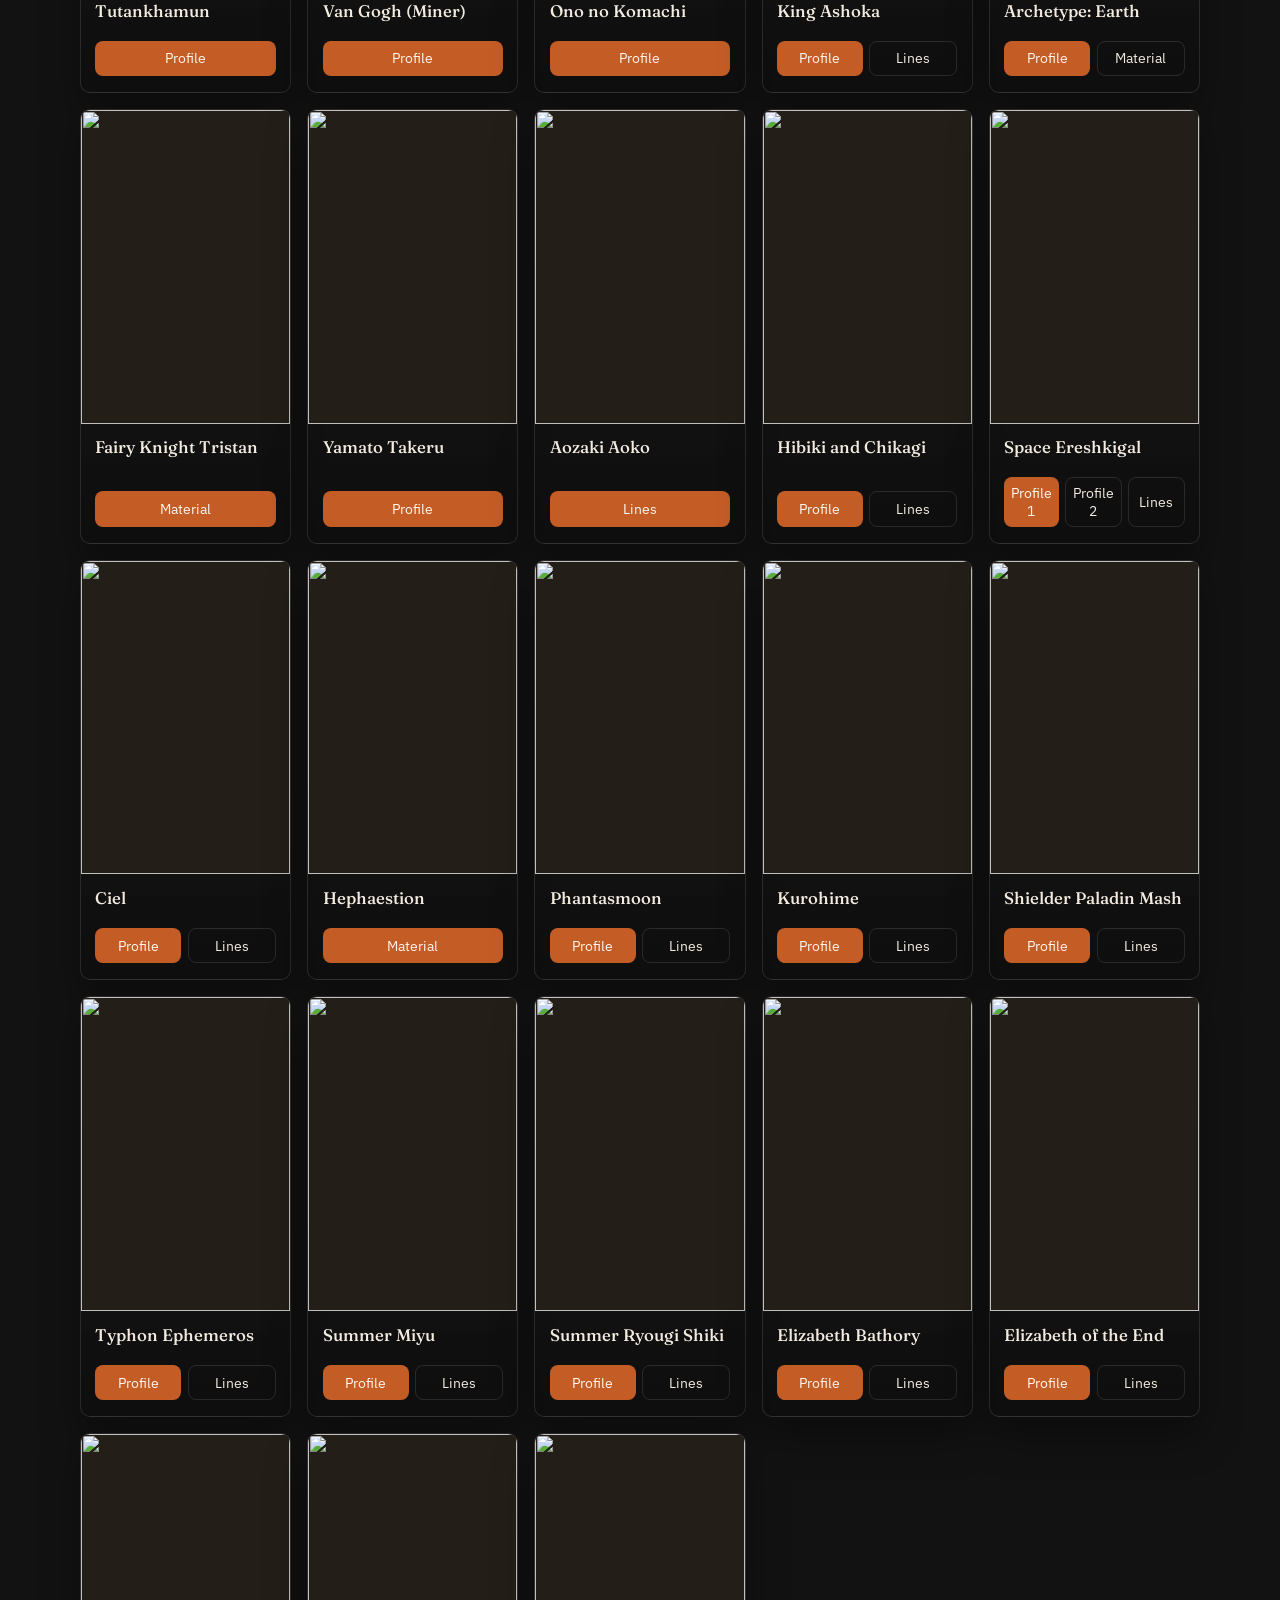
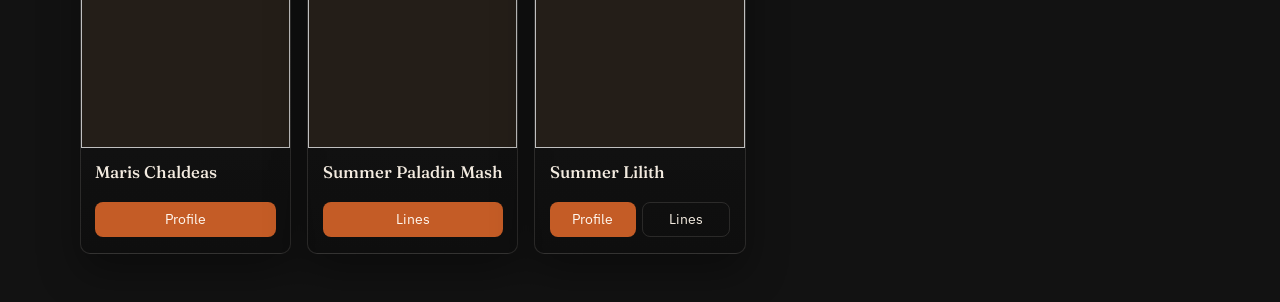
==== commit 74638893: "Single-page sections and grouped in-progress" ====
--- a/fgo-profiles.html
+++ b/fgo-profiles.html
@@ -2,90 +2,14 @@
 <html lang="en">
   <head>
     <meta charset="utf-8" />
-    <meta name="viewport" content="width=device-width, initial-scale=1" />
+    <meta http-equiv="refresh" content="0; url=index.html#fgo-profiles" />
+    <link rel="canonical" href="index.html#fgo-profiles" />
     <title>FGO Profiles — UMD Translations</title>
-    <meta
-      name="description"
-      content="UMD Translations — Fate/Grand Order profile, material, and lines translations."
-    />
-    <link rel="preconnect" href="https://fonts.googleapis.com" />
-    <link rel="preconnect" href="https://fonts.gstatic.com" crossorigin />
-    <link
-      href="https://fonts.googleapis.com/css2?family=Fraunces:opsz,wght@9..144,500;9..144,700&family=IBM+Plex+Sans:wght@400;500;600&display=swap"
-      rel="stylesheet"
-    />
-    <link rel="stylesheet" href="assets/site.css?v=20" />
-    <link rel="icon" type="image/png" sizes="32x32" href="assets/favicon-32.png?v=6" />
-    <link rel="apple-touch-icon" href="assets/apple-touch-icon.png?v=6" />
+    <script>
+      location.replace("index.html#fgo-profiles");
+    </script>
   </head>
-  <body data-hub-page="fgo-profiles" data-hub-data="data/fgo-profiles.json">
-    <a class="skip-link" href="#hub">Skip to FGO profiles</a>
-
-    <header class="site-header">
-      <div class="header-main">
-        <div class="brand-block">
-          <div class="brand-row">
-            <a class="brand-logo-link" href="index.html">
-              <img
-                class="brand-logo"
-                src="assets/umd-logo.png?v=6"
-                alt="UMD Translations"
-                width="112"
-                height="112"
-                decoding="async"
-              />
-            </a>
-            <div class="brand-text">
-              <h1 class="brand">UMD Translations</h1>
-              <p class="subtitle">Translations of Type-Moon Works</p>
-              <span class="nav-ext" id="header-links">
-              <a href="https://forums.nrvnqsr.com/showthread.php/10069-UMD-Translations-Hub?p=3392307&viewfull=1#post3392307" rel="noopener noreferrer" target="_blank">Beast’s Lair</a>
-              <span class="nav-ext-sep" aria-hidden="true">·</span>
-              <a href="https://discord.gg/XUmTgbUMAD" rel="noopener noreferrer" target="_blank">Discord</a>
-              </span>
-            </div>
-          </div>
-          <nav class="site-nav" aria-label="Site sections">
-            <a href="index.html">Manga</a>
-            <a href="light-novels.html">Light Novels</a>
-            <a href="fgo-profiles.html" aria-current="page">FGO Profiles</a>
-            <a href="miscellaneous.html">Miscellaneous</a>
-          </nav>
-        </div>
-        <label class="search-wrap">
-          <span class="visually-hidden">Search FGO profiles</span>
-          <input
-            type="search"
-            id="search"
-            name="q"
-            placeholder="Search FGO profiles…"
-            autocomplete="off"
-            enterkeyhint="search"
-          />
-        </label>
-      </div>
-    </header>
-
-    <main id="hub">
-      <section class="projects" aria-labelledby="hub-heading">
-        <div class="section-head">
-          <h2 id="hub-heading">FGO Profiles</h2>
-          <p>Servant profiles, materials, and lines translations.</p>
-        </div>
-        <p class="result-meta" id="result-meta" aria-live="polite"></p>
-        <div class="card-grid" id="hub-grid"></div>
-        <p class="empty" id="empty-state" hidden>No profiles match your search.</p>
-      </section>
-    </main>
-
-    <script src="assets/hub.js?v=4" defer></script>
-    <button type="button" class="back-to-top" id="back-to-top" hidden aria-label="Back to top" title="Back to top">
-      <svg viewBox="0 0 24 24" aria-hidden="true" focusable="false">
-        <path fill="currentColor" d="M12 4.5 5.8 10.2l1.4 1.5L12 7.3l4.8 4.4 1.4-1.5L12 4.5Zm0 6.2L5.8 16.4l1.4 1.5L12 13.5l4.8 4.4 1.4-1.5L12 10.7Z"/>
-      </svg>
-      <span class="back-to-top-label">Top</span>
-    </button>
-    <script src="assets/back-to-top.js?v=4" defer></script>
-
+  <body>
+    <p><a href="index.html#fgo-profiles">FGO Profiles</a></p>
   </body>
 </html>
